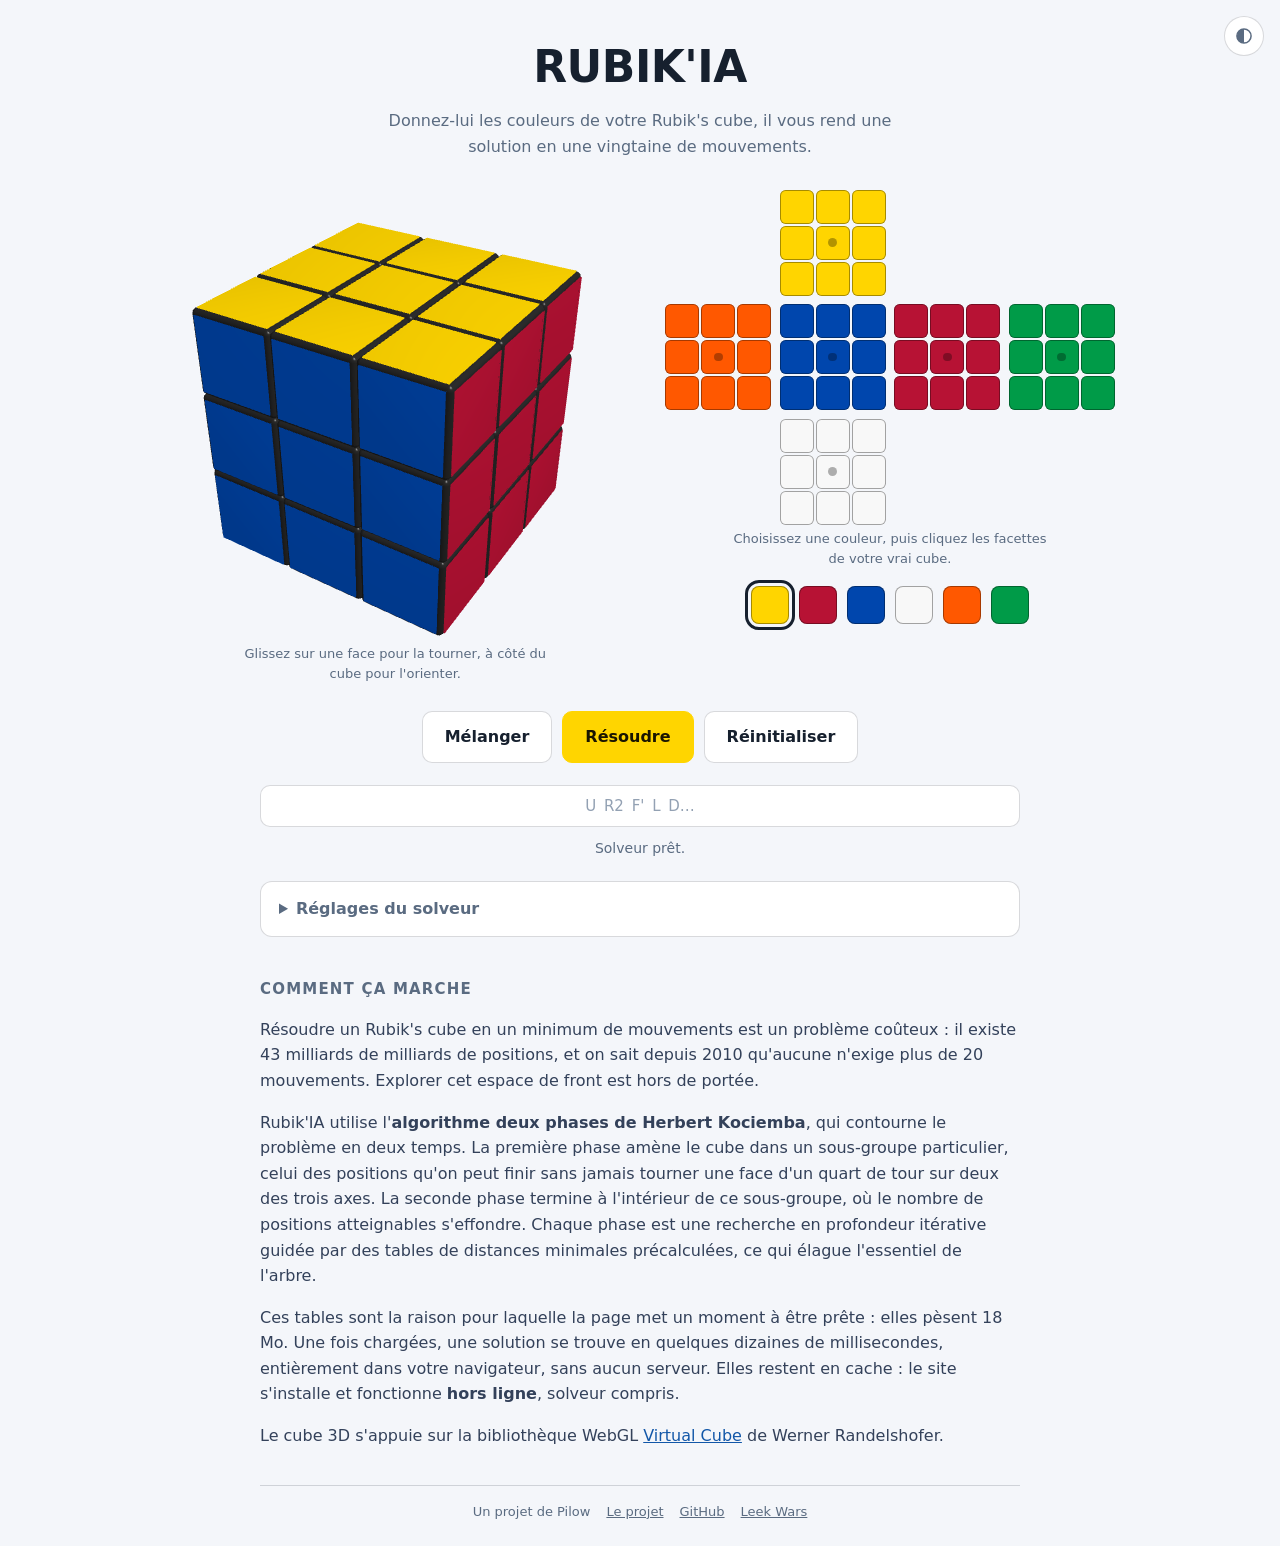
==== index.html @ 263e7f61 "Débloque les navigateurs qui ont épinglé l'ancien CSS et l'ancien JS Le premier déploiement a servi " ====
<!DOCTYPE html>
<html lang="fr">
<head>
	<title>Rubik'IA, résolveur de Rubik's cube en ligne</title>
	<meta charset="utf-8">
	<meta name="viewport" content="width=device-width, initial-scale=1, viewport-fit=cover">
	<meta name="description" content="Entrez les couleurs de votre Rubik's cube, obtenez une solution en une vingtaine de mouvements. Algorithme deux phases de Kociemba, exécuté dans votre navigateur. Gratuit, sans installation.">
	<meta name="theme-color" media="(prefers-color-scheme: light)" content="#f4f6fa">
	<meta name="theme-color" media="(prefers-color-scheme: dark)" content="#11161d">
	<link rel="canonical" href="https://rubikia.pilow.fr/">
	<link rel="icon" href="favicon.svg" type="image/svg+xml">
	<link rel="apple-touch-icon" href="icon-192.png">
	<link rel="manifest" href="manifest.webmanifest">

	<!-- Le thème choisi est appliqué avant le premier rendu : posé depuis index.js,
	     qui est différé, la page clignoterait dans l'autre thème au chargement. -->
	<script type="text/javascript">
		(function() {
			try {
				var choix = localStorage.getItem('rubikia.theme')
				if (choix === 'light' || choix === 'dark') document.documentElement.setAttribute('data-theme', choix)
			} catch (e) { /* navigation privée : on reste sur le thème du système */ }
		})()
	</script>

	<meta property="og:type" content="website">
	<meta property="og:site_name" content="Rubik'IA">
	<meta property="og:title" content="Rubik'IA, résolveur de Rubik's cube en ligne">
	<meta property="og:description" content="Entrez les couleurs de votre Rubik's cube, obtenez une solution en une vingtaine de mouvements. Algorithme deux phases de Kociemba, exécuté dans votre navigateur.">
	<meta property="og:url" content="https://rubikia.pilow.fr/">
	<meta name="twitter:card" content="summary">
	<meta name="twitter:title" content="Rubik'IA, résolveur de Rubik's cube en ligne">
	<meta name="twitter:description" content="Entrez les couleurs de votre Rubik's cube, obtenez une solution en une vingtaine de mouvements.">

	<!-- ATTENTION : le « ?v= » n'est pas décoratif. Le premier déploiement a servi ces
	     deux fichiers avec un Cache-Control d'un an alors que leur nom ne porte aucune
	     empreinte de contenu : les navigateurs qui sont passés à ce moment-là les ont
	     épinglés et ne les redemandent plus, quels que soient les en-têtes envoyés
	     depuis. Changer l'adresse est le seul moyen de les débloquer. À bumper à chaque
	     modification de style.css ou index.js. -->
	<link href="style.css?v=20260730" rel="stylesheet" type="text/css">

	<script src="jquery/jquery-2.1.1.min.js" type="text/javascript"></script>
	<!-- includeVirtualRubik écrit les balises de la bibliothèque 3D avec
	     document.write : elle doit rester exécutée pendant l'analyse du document. -->
	<script src="lib3dcube/virtualrubik.js" type="text/javascript"></script>
	<script type="text/javascript">includeVirtualRubik("lib3dcube");</script>
	<!-- Le solveur (search.js et ses 18 Mo de tables) n'est PAS chargé ici : index.js
	     va le chercher en arrière-plan pour que le cube s'affiche tout de suite. -->
	<script src="index.js?v=20260730" type="text/javascript" defer></script>
</head>

<body>

<header>
	<!-- L'icône et le libellé sont posés par index.js selon le thème courant. -->
	<button id="theme" type="button" title="Thème"></button>
	<h1>Rubik'IA</h1>
	<p class="tagline">Donnez-lui les couleurs de votre Rubik's cube, il vous rend une solution en une vingtaine de mouvements.</p>
</header>

<main>
	<section class="stage">

		<div class="cube">
			<canvas id="canvas" class="virtualrubik" width="500" height="500"></canvas>
			<p class="hint">Glissez sur une face pour la tourner, à côté du cube pour l'orienter.</p>
		</div>

		<div class="net">
			<div id="faces">
				<div class="face" data-face="U"></div>
				<div class="face" data-face="L"></div>
				<div class="face" data-face="F"></div>
				<div class="face" data-face="R"></div>
				<div class="face" data-face="B"></div>
				<div class="face" data-face="D"></div>
			</div>
			<p class="hint">Choisissez une couleur, puis cliquez les facettes de votre vrai cube.</p>
			<div id="colors">
				<span class="color selected" data-face="U"></span><span class="color" data-face="R"></span><span class="color" data-face="F"></span><span class="color" data-face="D"></span><span class="color" data-face="L"></span><span class="color" data-face="B"></span>
			</div>
		</div>

	</section>

	<section class="controls">
		<button id="scramble" type="button">Mélanger</button>
		<button id="solve" type="button" class="primary" disabled>Résoudre</button>
		<button id="reset" type="button">Réinitialiser</button>
	</section>

	<section class="output">
		<!-- Champ modifiable : on peut y taper sa propre séquence et la dérouler, comme
		     dans la version de 2016. La notation est la notation officielle du cube. -->
		<input id="script" type="text" spellcheck="false" autocomplete="off"
			placeholder="U R2 F' L D…" aria-label="Séquence de mouvements">

		<!-- Lecture pas à pas : avec un vrai cube dans les mains, on avance coup par
		     coup. Les pastilles sont cliquables pour se replacer dans la séquence. -->
		<div id="playback" hidden>
			<div class="playback-buttons">
				<button id="prev" type="button" aria-label="Mouvement précédent">◀</button>
				<span id="progress">0 / 0</span>
				<button id="next" type="button" aria-label="Mouvement suivant">▶</button>
				<button id="run" type="button">Tout dérouler</button>
			</div>
			<div id="track"></div>
			<p class="legend">Chaque lettre est une face vue de l'extérieur : <b>U</b> haut,
			<b>D</b> bas, <b>L</b> gauche, <b>R</b> droite, <b>F</b> avant, <b>B</b> arrière.
			Seule, elle vaut un quart de tour horaire ; suivie de <b>'</b> un quart de tour
			dans l'autre sens ; suivie de <b>2</b> un demi-tour.</p>
		</div>

		<div id="status">Chargement du solveur…</div>
	</section>

	<details id="settings">
		<summary>Réglages du solveur</summary>
		<div class="option">
			<label for="max-moves">Longueur maximale de la solution</label>
			<input id="max-moves" type="number" value="21" min="20" max="30">
		</div>
		<div class="option">
			<label for="time">Temps de recherche maximal (ms)</label>
			<input id="time" type="number" value="5000" min="100" max="60000" step="100">
		</div>
		<p>Une solution de 21 mouvements existe toujours et se trouve en quelques
		millisecondes. Descendre à 20 demande souvent bien plus de recherche.</p>
	</details>

	<section class="about">
		<h2>Comment ça marche</h2>
		<p>Résoudre un Rubik's cube en un minimum de mouvements est un problème coûteux :
		il existe 43 milliards de milliards de positions, et on sait depuis 2010 qu'aucune
		n'exige plus de 20 mouvements. Explorer cet espace de front est hors de portée.</p>
		<p>Rubik'IA utilise l'<strong>algorithme deux phases de Herbert Kociemba</strong>,
		qui contourne le problème en deux temps. La première phase amène le cube dans un
		sous-groupe particulier, celui des positions qu'on peut finir sans jamais tourner
		une face d'un quart de tour sur deux des trois axes. La seconde phase termine à
		l'intérieur de ce sous-groupe, où le nombre de positions atteignables s'effondre.
		Chaque phase est une recherche en profondeur itérative guidée par des tables de
		distances minimales précalculées, ce qui élague l'essentiel de l'arbre.</p>
		<p>Ces tables sont la raison pour laquelle la page met un moment à être prête :
		elles pèsent 18 Mo. Une fois chargées, une solution se trouve en quelques
		dizaines de millisecondes, entièrement dans votre navigateur, sans aucun serveur.
		Elles restent en cache : le site s'installe et fonctionne <strong>hors ligne</strong>,
		solveur compris.</p>
		<p>Le cube 3D s'appuie sur la bibliothèque WebGL
		<a href="https://www.randelshofer.ch/webcubed/" target="_blank" rel="noopener">Virtual Cube</a>
		de Werner Randelshofer.</p>
	</section>
</main>

<footer class="foot">
	<span>Un projet de Pilow</span>
	<a href="https://pilow.fr/project/rubikia">Le projet</a>
	<a href="https://github.com/5pilow" target="_blank" rel="noopener">GitHub</a>
	<a href="https://leekwars.com" target="_blank" rel="noopener">Leek Wars</a>
</footer>

</body>
</html>
---- style.css ----
/* Rubik'IA — habillage. Le fond du canvas WebGL est transparent (backgroundColor
   [0,0,0,0] dans cubeattributes.js), le cube se pose donc directement sur la page. */

/* Thème clair par défaut, sombre si le système le demande, et un choix manuel qui
   prime dans les deux sens via data-theme sur <html>. Le bloc sombre est écrit deux
   fois exprès : CSS ne sait pas réutiliser un groupe de déclarations, et une seule
   des deux formes ne suffirait pas (la requête média ne couvre pas le choix manuel,
   et l'attribut seul ne couvre pas le suivi automatique du système). */
:root {
	--accent: #ffd500;
	--accent-hover: #ffe14d;
	--on-accent: #1a1500;
	--bg: #f4f6fa;
	--panel: #ffffff;
	--border: rgba(16, 24, 40, .16);
	--text: #16202e;
	--muted: #5a6b81;
	--prose: #33415a;
	--placeholder: #93a1b3;
	--error: #b42318;
	--link: #1257a8;
	--hover: #eef2f8;
	color-scheme: light;

	/* Taille d'une facette du patron : c'est elle qui fait tenir le patron sur un
	   téléphone comme sur un écran large. */
	--tile: clamp(15px, 5.6vw, 34px);
}

@media (prefers-color-scheme: dark) {
	:root:not([data-theme="light"]) {
		--bg: #11161d;
		--panel: #171e27;
		--border: rgba(255, 255, 255, .12);
		--text: #e8edf4;
		--muted: #8fa3bb;
		--prose: #cfd8e4;
		--placeholder: #5d6d80;
		--error: #ff8b7d;
		--link: #7ab8ff;
		--hover: #202a36;
		color-scheme: dark;
	}
}

:root[data-theme="dark"] {
	--bg: #11161d;
	--panel: #171e27;
	--border: rgba(255, 255, 255, .12);
	--text: #e8edf4;
	--muted: #8fa3bb;
	--prose: #cfd8e4;
	--placeholder: #5d6d80;
	--error: #ff8b7d;
	--link: #7ab8ff;
	--hover: #202a36;
	color-scheme: dark;
}

* { box-sizing: border-box; }

body {
	font-family: system-ui, -apple-system, Segoe UI, Roboto, sans-serif;
	background: var(--bg);
	color: var(--text);
	margin: 0;
	padding: 0 16px max(24px, env(safe-area-inset-bottom));
	line-height: 1.6;
}

header {
	position: relative;
	text-align: center;
	padding: 32px 0 8px;
}

/* Bascule de thème : posée dans le coin, elle ne doit pas décaler le titre centré. */
#theme {
	position: absolute;
	top: 16px;
	right: 0;
	width: 40px;
	height: 40px;
	padding: 0;
	display: flex;
	align-items: center;
	justify-content: center;
	border-radius: 50%;
	color: var(--muted);
}
#theme:hover { color: var(--text); }
#theme svg { width: 20px; height: 20px; }

h1 {
	margin: 0;
	font-size: clamp(30px, 8vw, 44px);
	letter-spacing: -0.5px;
	text-transform: uppercase;
}
.tagline {
	margin: 6px auto 0;
	max-width: 560px;
	color: var(--muted);
}

main {
	max-width: 1080px;
	margin: 0 auto;
}

/* ---------- Cube 3D et patron ---------- */

.stage {
	display: flex;
	flex-wrap: wrap;
	justify-content: center;
	align-items: flex-start;
	gap: 10px 40px;
	margin-top: 12px;
}

.cube, .net { flex: 0 1 auto; text-align: center; }

/* La bibliothèque lit canvas.clientWidth à chaque image pour son viewport, mais ne
   touche jamais à la taille du tampon de rendu : index.js recopie l'une dans l'autre
   au redimensionnement, sinon le rendu se retrouve décalé. */
#canvas {
	display: block;
	width: min(460px, 88vw);
	aspect-ratio: 1;
	height: auto;
	touch-action: none;
	cursor: grab;
}
#canvas:active { cursor: grabbing; }

.hint {
	margin: 4px auto 0;
	max-width: 320px;
	font-size: 13px;
	color: var(--muted);
}

#faces {
	display: grid;
	grid-template-columns: repeat(4, auto);
	gap: calc(var(--tile) / 4);
	justify-content: center;
	margin-top: 10px;
}
/* Patron en croix : U au-dessus de F, la ceinture L F R B, D en dessous. */
.face[data-face="U"] { grid-area: 1 / 2; }
.face[data-face="L"] { grid-area: 2 / 1; }
.face[data-face="F"] { grid-area: 2 / 2; }
.face[data-face="R"] { grid-area: 2 / 3; }
.face[data-face="B"] { grid-area: 2 / 4; }
.face[data-face="D"] { grid-area: 3 / 2; }

.face {
	display: grid;
	grid-template-columns: repeat(3, var(--tile));
	gap: 2px;
}
.tile {
	width: var(--tile);
	height: var(--tile);
	border-radius: calc(var(--tile) / 6);
	cursor: pointer;
	box-shadow: inset 0 0 0 1px rgba(0, 0, 0, .35);
}
/* La facette centrale définit la couleur de sa face : la repeindre n'aurait pas de
   sens, on la marque comme non cliquable. */
.tile.center { cursor: default; }
.tile.center::after {
	content: '';
	display: block;
	width: 26%;
	height: 26%;
	margin: 37%;
	border-radius: 50%;
	background: rgba(0, 0, 0, .3);
}

#colors {
	margin-top: 16px;
	display: flex;
	justify-content: center;
	gap: 10px;
}
#colors .color {
	width: 38px;
	height: 38px;
	border-radius: 8px;
	cursor: pointer;
	box-shadow: inset 0 0 0 1px rgba(0, 0, 0, .35);
	outline: 3px solid transparent;
	outline-offset: 3px;
}
#colors .color.selected { outline-color: var(--text); }

/* ---------- Commandes ---------- */

.controls {
	display: flex;
	flex-wrap: wrap;
	justify-content: center;
	gap: 10px;
	margin-top: 26px;
}
button {
	font: inherit;
	font-weight: bold;
	padding: 12px 22px;
	border-radius: 10px;
	border: 1px solid var(--border);
	background: var(--panel);
	color: var(--text);
	cursor: pointer;
}
button:hover:not(:disabled) { background: var(--hover); }
button:active:not(:disabled) { transform: translateY(1px); }
button:disabled { opacity: .45; cursor: default; }
button.primary {
	background: var(--accent);
	border-color: var(--accent);
	color: var(--on-accent);
}
button.primary:hover:not(:disabled) { background: var(--accent-hover); }

.output {
	margin: 22px auto 0;
	max-width: 760px;
	text-align: center;
}
/* La séquence est un champ de saisie et non un simple affichage : on peut y écrire la
   sienne et la dérouler. Depuis que les pastilles de lecture reprennent la séquence
   juste en dessous, il est volontairement discret : il sert à taper et à copier, la
   piste sert à suivre. */
#script {
	width: 100%;
	font: inherit;
	font-size: 15px;
	letter-spacing: .5px;
	word-spacing: 3px;
	text-align: center;
	padding: 8px 12px;
	border: 1px solid var(--border);
	border-radius: 10px;
	background: var(--panel);
	color: var(--muted);
}
#script:focus { color: var(--text); }
#script:focus { outline: 2px solid var(--accent); outline-offset: 2px; }
#script::placeholder { font-weight: normal; letter-spacing: 0; color: var(--placeholder); }
/* ---------- Lecture pas à pas ---------- */

#playback { margin-top: 12px; }

.playback-buttons {
	display: flex;
	align-items: center;
	justify-content: center;
	gap: 8px;
}
#prev, #next {
	width: 46px;
	padding: 10px 0;
	font-size: 15px;
}
#progress {
	min-width: 72px;
	font-variant-numeric: tabular-nums;
	font-size: 14px;
	color: var(--muted);
}

#track {
	display: flex;
	flex-wrap: wrap;
	justify-content: center;
	gap: 6px;
	margin-top: 12px;
}
#track .move {
	min-width: 42px;
	padding: 6px 8px;
	border: 1px solid var(--border);
	border-radius: 8px;
	background: var(--panel);
	font-weight: bold;
	font-variant-numeric: tabular-nums;
	cursor: pointer;
}
#track .move:hover { background: var(--hover); }
/* Les mouvements déjà faits s'effacent, celui à jouer est mis en avant : avec un cube
   dans les mains, c'est la seule information qu'on cherche du regard. */
#track .move.done { opacity: .4; }
#track .move.current {
	background: var(--accent);
	border-color: var(--accent);
	color: var(--on-accent);
}
#track .separator {
	align-self: center;
	padding: 0 2px;
	color: var(--muted);
	cursor: help;
}

.legend {
	max-width: 620px;
	margin: 12px auto 0;
	font-size: 13px;
	line-height: 1.5;
	color: var(--muted);
}
.legend b { color: var(--text); }

#status {
	margin-top: 10px;
	font-size: 14px;
	color: var(--muted);
	min-height: 22px;
}
#status.error { color: var(--error); }

#settings {
	max-width: 760px;
	margin: 22px auto 0;
	padding: 0 18px;
	background: var(--panel);
	border: 1px solid var(--border);
	border-radius: 12px;
}
#settings summary {
	padding: 14px 0;
	cursor: pointer;
	font-weight: bold;
	color: var(--muted);
}
#settings[open] summary { border-bottom: 1px solid var(--border); }
#settings .option {
	display: flex;
	flex-wrap: wrap;
	align-items: center;
	justify-content: space-between;
	gap: 10px;
	margin: 14px 0;
}
#settings input {
	font: inherit;
	width: 110px;
	padding: 8px 10px;
	text-align: center;
	border-radius: 8px;
	border: 1px solid var(--border);
	background: var(--bg);
	color: var(--text);
}
#settings p { font-size: 14px; color: var(--muted); }

/* ---------- Explications et pied de page ---------- */

.about {
	max-width: 760px;
	margin: 40px auto 0;
	color: var(--prose);
}
.about h2 {
	font-size: 15px;
	text-transform: uppercase;
	letter-spacing: 1.2px;
	color: var(--muted);
}
.about a, .foot a { color: var(--link); }

.foot {
	max-width: 760px;
	margin: 36px auto 0;
	padding-top: 16px;
	border-top: 1px solid var(--border);
	display: flex;
	flex-wrap: wrap;
	gap: 6px 16px;
	justify-content: center;
	font-size: 13px;
	color: var(--muted);
}
.foot a { color: var(--muted); }

/* Sur un écran étroit le cube 3D et le patron s'empilent : on resserre les marges
   pour que les boutons restent visibles sans défiler jusqu'en bas. */
@media (max-width: 560px) {
	header { padding-top: 20px; }
	.stage { gap: 4px; }
	/* En ligne souple, les boutons se répartissaient de travers ; une grille de deux
	   colonnes donne un bloc franc, le dernier prenant la largeur restante. */
	.controls {
		display: grid;
		grid-template-columns: 1fr 1fr;
		margin-top: 18px;
	}
	.controls button:last-child { grid-column: 1 / -1; }
	button { padding: 12px 10px; }
	/* La piste doit rester lisible : on resserre les pastilles plutôt que de les
	   laisser déborder sur quatre lignes. */
	#track { gap: 5px; }
	#track .move { min-width: 38px; padding: 6px 6px; }
}
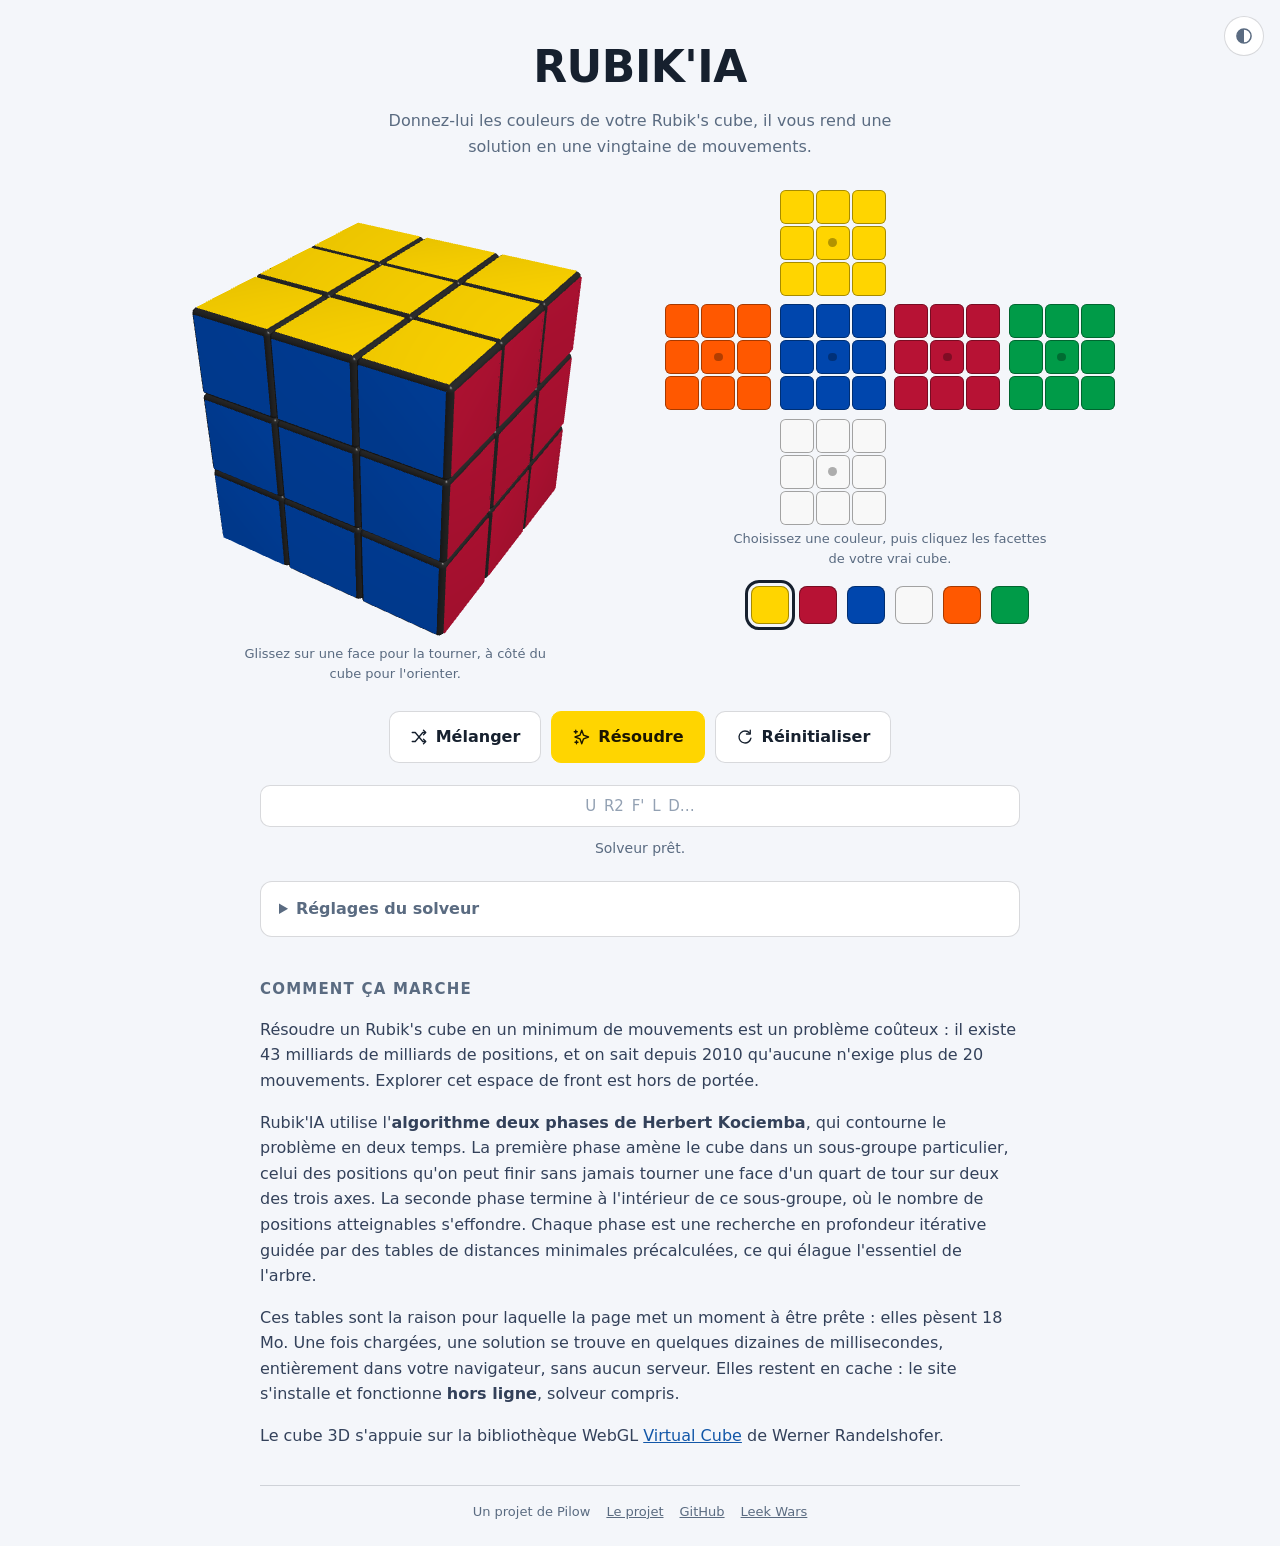
==== commit fe8e5079: "Icônes sur les boutons, pause du déroulement, piste vivante - icônes en clair dans le balisage plutô" ====
--- a/index.html
+++ b/index.html
@@ -32,12 +32,13 @@
 	<meta name="twitter:title" content="Rubik'IA, résolveur de Rubik's cube en ligne">
 	<meta name="twitter:description" content="Entrez les couleurs de votre Rubik's cube, obtenez une solution en une vingtaine de mouvements.">
 
-	<!-- ATTENTION : le « ?v= » n'est pas décoratif. Le premier déploiement a servi ces
-	     deux fichiers avec un Cache-Control d'un an alors que leur nom ne porte aucune
-	     empreinte de contenu : les navigateurs qui sont passés à ce moment-là les ont
-	     épinglés et ne les redemandent plus, quels que soient les en-têtes envoyés
-	     depuis. Changer l'adresse est le seul moyen de les débloquer. À bumper à chaque
-	     modification de style.css ou index.js. -->
+	<!-- Le « ?v= » n'est pas décoratif et n'est pas non plus un numéro de version à
+	     entretenir. Le premier déploiement a servi ces deux fichiers avec un
+	     Cache-Control d'un an alors que leur nom ne porte aucune empreinte de contenu :
+	     les navigateurs passés à ce moment-là les ont épinglés et ne les redemandent
+	     plus, quels que soient les en-têtes envoyés depuis. Changer l'adresse une fois
+	     était le seul moyen de les débloquer. Inutile de le bumper ensuite : cette
+	     adresse-ci est servie en no-cache, elle se revalide donc à chaque visite. -->
 	<link href="style.css?v=20260730" rel="stylesheet" type="text/css">
 
 	<script src="jquery/jquery-2.1.1.min.js" type="text/javascript"></script>
@@ -84,10 +85,22 @@
 
 	</section>
 
+	<!-- Icônes en clair dans le balisage plutôt que posées par index.js : elles sont là
+	     dès le premier rendu, sans saut de mise en page ni dépendance au script. Seul le
+	     bouton de lecture change d'icône, c'est donc le seul géré en JavaScript. -->
 	<section class="controls">
-		<button id="scramble" type="button">Mélanger</button>
-		<button id="solve" type="button" class="primary" disabled>Résoudre</button>
-		<button id="reset" type="button">Réinitialiser</button>
+		<button id="scramble" type="button">
+			<svg viewBox="0 0 24 24" fill="none" stroke="currentColor" stroke-width="1.8" stroke-linecap="round" stroke-linejoin="round" aria-hidden="true"><path d="M3 6h4l10 12h3"/><path d="M3 18h4l10-12h3"/><path d="m18 3 3 3-3 3"/><path d="m18 15 3 3-3 3"/></svg>
+			Mélanger
+		</button>
+		<button id="solve" type="button" class="primary" disabled>
+			<svg viewBox="0 0 24 24" fill="none" stroke="currentColor" stroke-width="1.8" stroke-linecap="round" stroke-linejoin="round" aria-hidden="true"><path d="M5 3v4M3 5h4M6 17v4M4 19h4"/><path d="m13 3 2.4 6.6L22 12l-6.6 2.4L13 21l-2.4-6.6L4 12l6.6-2.4z"/></svg>
+			Résoudre
+		</button>
+		<button id="reset" type="button">
+			<svg viewBox="0 0 24 24" fill="none" stroke="currentColor" stroke-width="1.8" stroke-linecap="round" stroke-linejoin="round" aria-hidden="true"><path d="M19.9 13.5A8 8 0 1 1 12 4c2.5 0 4.8 1.1 6.3 2.9"/><path d="M19 3v5h-5"/></svg>
+			Réinitialiser
+		</button>
 	</section>
 
 	<section class="output">
@@ -100,10 +113,15 @@
 		     coup. Les pastilles sont cliquables pour se replacer dans la séquence. -->
 		<div id="playback" hidden>
 			<div class="playback-buttons">
-				<button id="prev" type="button" aria-label="Mouvement précédent">◀</button>
+				<button id="prev" type="button" aria-label="Mouvement précédent" title="Mouvement précédent">
+					<svg viewBox="0 0 24 24" fill="none" stroke="currentColor" stroke-width="2" stroke-linecap="round" stroke-linejoin="round" aria-hidden="true"><path d="m14 6-6 6 6 6"/></svg>
+				</button>
 				<span id="progress">0 / 0</span>
-				<button id="next" type="button" aria-label="Mouvement suivant">▶</button>
-				<button id="run" type="button">Tout dérouler</button>
+				<button id="next" type="button" aria-label="Mouvement suivant" title="Mouvement suivant">
+					<svg viewBox="0 0 24 24" fill="none" stroke="currentColor" stroke-width="2" stroke-linecap="round" stroke-linejoin="round" aria-hidden="true"><path d="m10 6 6 6-6 6"/></svg>
+				</button>
+				<!-- Icône et libellé posés par index.js : ce bouton bascule en Pause. -->
+				<button id="run" type="button"></button>
 			</div>
 			<div id="track"></div>
 			<p class="legend">Chaque lettre est une face vue de l'extérieur : <b>U</b> haut,
--- a/style.css
+++ b/style.css
@@ -208,14 +208,25 @@
 	margin-top: 26px;
 }
 button {
+	display: inline-flex;
+	align-items: center;
+	justify-content: center;
+	gap: 8px;
 	font: inherit;
 	font-weight: bold;
-	padding: 12px 22px;
+	padding: 12px 20px;
 	border-radius: 10px;
 	border: 1px solid var(--border);
 	background: var(--panel);
 	color: var(--text);
 	cursor: pointer;
+}
+/* Les icônes suivent la couleur du texte du bouton, donc le thème, et ne se déforment
+   pas quand le libellé s'allonge. */
+button svg {
+	width: 18px;
+	height: 18px;
+	flex-shrink: 0;
 }
 button:hover:not(:disabled) { background: var(--hover); }
 button:active:not(:disabled) { transform: translateY(1px); }
@@ -265,8 +276,11 @@
 #prev, #next {
 	width: 46px;
 	padding: 10px 0;
-	font-size: 15px;
-}
+}
+#prev svg, #next svg { width: 20px; height: 20px; }
+/* Largeur figée sur celle du libellé le plus long : sans elle, le bouton rétrécit de
+   « Tout dérouler » à « Pause » et les boutons voisins sautent en pleine lecture. */
+#run { min-width: 180px; }
 #progress {
 	min-width: 72px;
 	font-variant-numeric: tabular-nums;
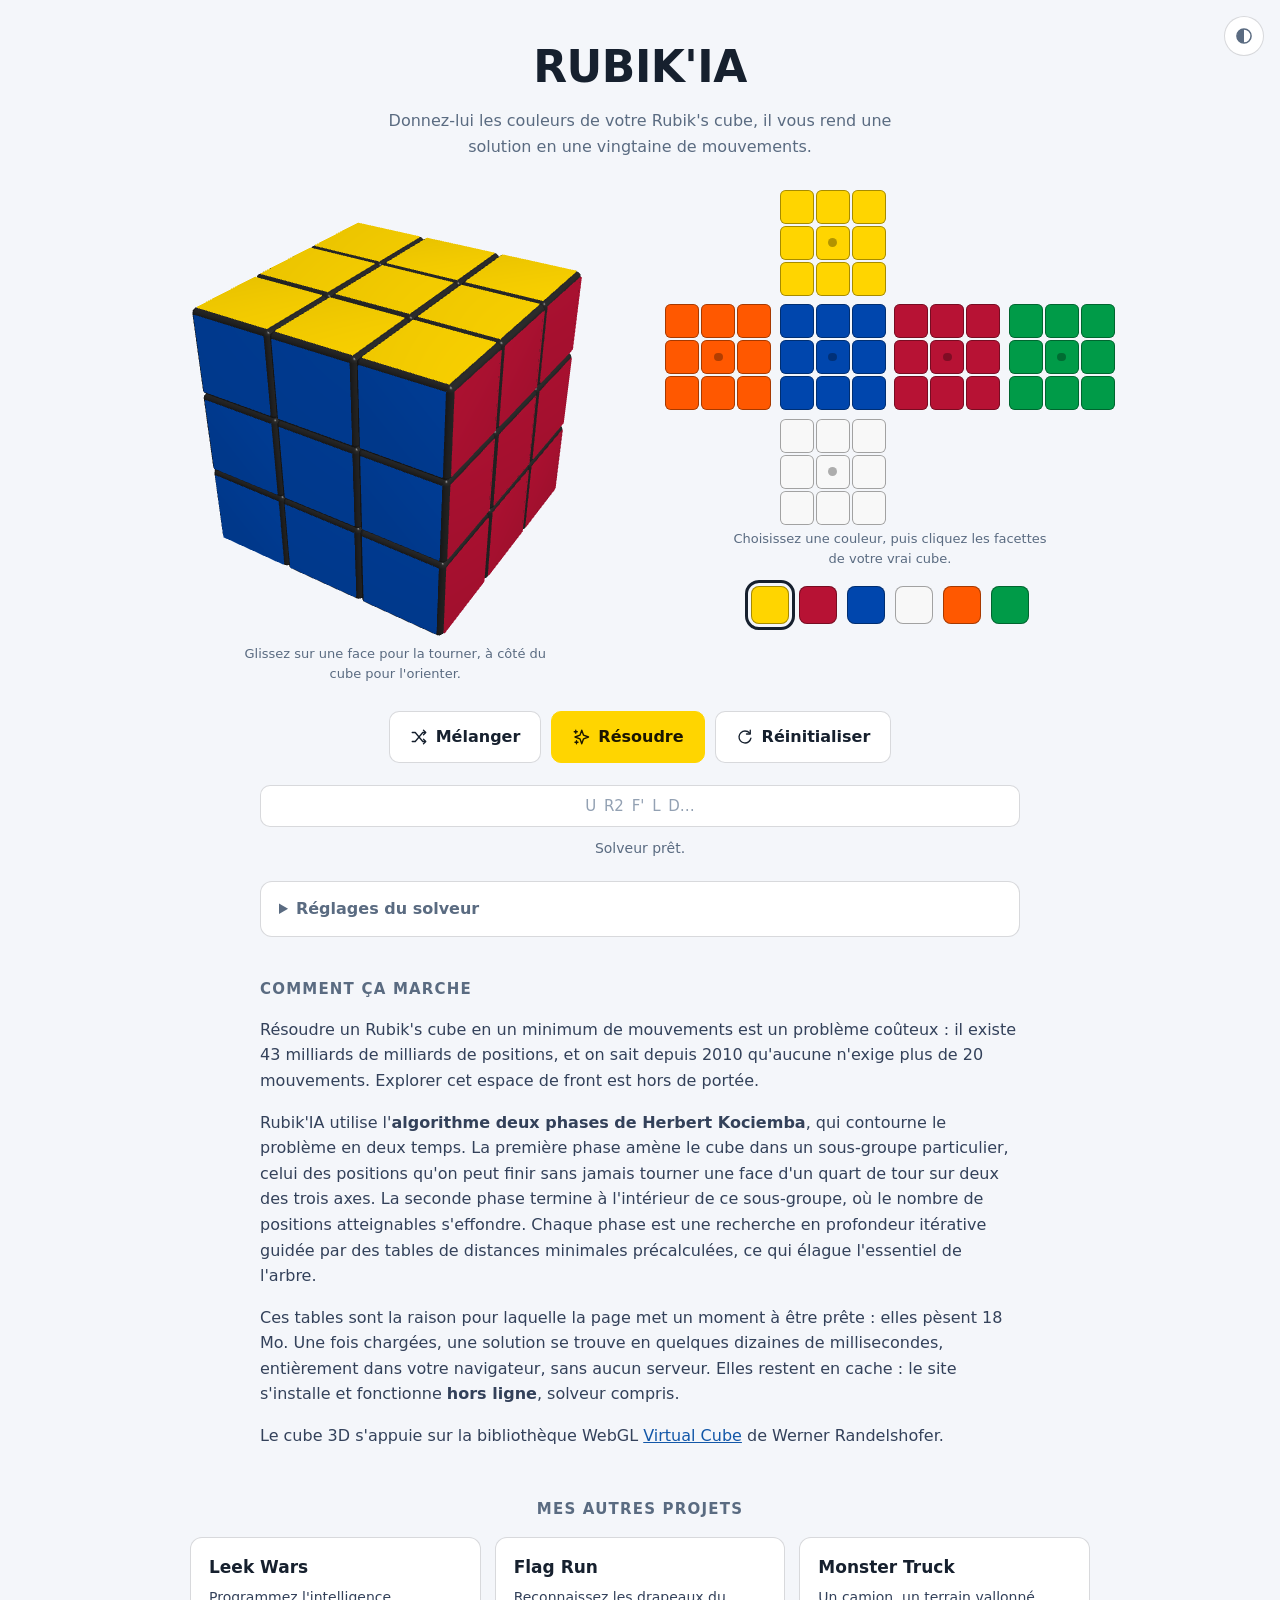
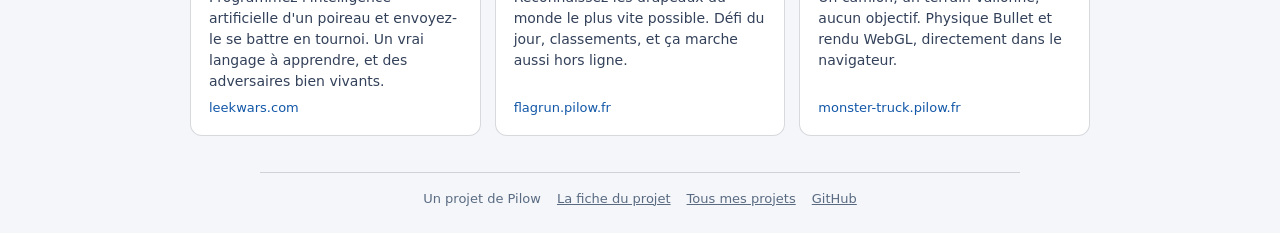
==== commit dee6d869: "Renvoi vers trois autres projets en bas de page Trois cartes vers Leek Wars, Flag Run et Monster Tru" ====
--- a/index.html
+++ b/index.html
@@ -170,11 +170,32 @@
 	</section>
 </main>
 
+<section class="more">
+	<h2>Mes autres projets</h2>
+	<div class="cards">
+		<a class="card" href="https://leekwars.com" target="_blank" rel="noopener">
+			<span class="card-title">Leek Wars</span>
+			<span class="card-text">Programmez l'intelligence artificielle d'un poireau et envoyez-le se battre en tournoi. Un vrai langage à apprendre, et des adversaires bien vivants.</span>
+			<span class="card-link">leekwars.com</span>
+		</a>
+		<a class="card" href="https://flagrun.pilow.fr" target="_blank" rel="noopener">
+			<span class="card-title">Flag Run</span>
+			<span class="card-text">Reconnaissez les drapeaux du monde le plus vite possible. Défi du jour, classements, et ça marche aussi hors ligne.</span>
+			<span class="card-link">flagrun.pilow.fr</span>
+		</a>
+		<a class="card" href="https://monster-truck.pilow.fr" target="_blank" rel="noopener">
+			<span class="card-title">Monster Truck</span>
+			<span class="card-text">Un camion, un terrain vallonné, aucun objectif. Physique Bullet et rendu WebGL, directement dans le navigateur.</span>
+			<span class="card-link">monster-truck.pilow.fr</span>
+		</a>
+	</div>
+</section>
+
 <footer class="foot">
 	<span>Un projet de Pilow</span>
-	<a href="https://pilow.fr/project/rubikia">Le projet</a>
+	<a href="https://pilow.fr/project/rubikia">La fiche du projet</a>
+	<a href="https://pilow.fr" target="_blank" rel="noopener">Tous mes projets</a>
 	<a href="https://github.com/5pilow" target="_blank" rel="noopener">GitHub</a>
-	<a href="https://leekwars.com" target="_blank" rel="noopener">Leek Wars</a>
 </footer>
 
 </body>
--- a/style.css
+++ b/style.css
@@ -388,6 +388,64 @@
 }
 .about a, .foot a { color: var(--link); }
 
+/* ---------- Renvoi vers les autres projets ---------- */
+
+.more {
+	max-width: 900px;
+	margin: 48px auto 0;
+}
+.more h2 {
+	font-size: 15px;
+	text-transform: uppercase;
+	letter-spacing: 1.2px;
+	color: var(--muted);
+	text-align: center;
+}
+.cards {
+	display: grid;
+	grid-template-columns: repeat(3, 1fr);
+	gap: 14px;
+	margin-top: 16px;
+}
+/* Chaque carte est un lien entier, pas seulement son titre : la zone cliquable
+   couvre tout le bloc, ce qui compte surtout au doigt. */
+.card {
+	display: flex;
+	flex-direction: column;
+	gap: 6px;
+	padding: 16px 18px;
+	border: 1px solid var(--border);
+	border-radius: 12px;
+	background: var(--panel);
+	color: inherit;
+	text-decoration: none;
+}
+.card:hover {
+	background: var(--hover);
+	border-color: var(--accent);
+}
+.card-title {
+	font-weight: bold;
+	font-size: 17px;
+	color: var(--text);
+}
+.card-text {
+	font-size: 14px;
+	line-height: 1.5;
+	color: var(--prose);
+	flex-grow: 1;
+}
+.card-link {
+	font-size: 13px;
+	color: var(--link);
+	overflow-wrap: anywhere;
+}
+
+/* Sous 700 px les trois colonnes deviendraient illisibles : on empile. */
+@media (max-width: 700px) {
+	.cards { grid-template-columns: 1fr; }
+}
+
 .foot {
 	max-width: 760px;
 	margin: 36px auto 0;
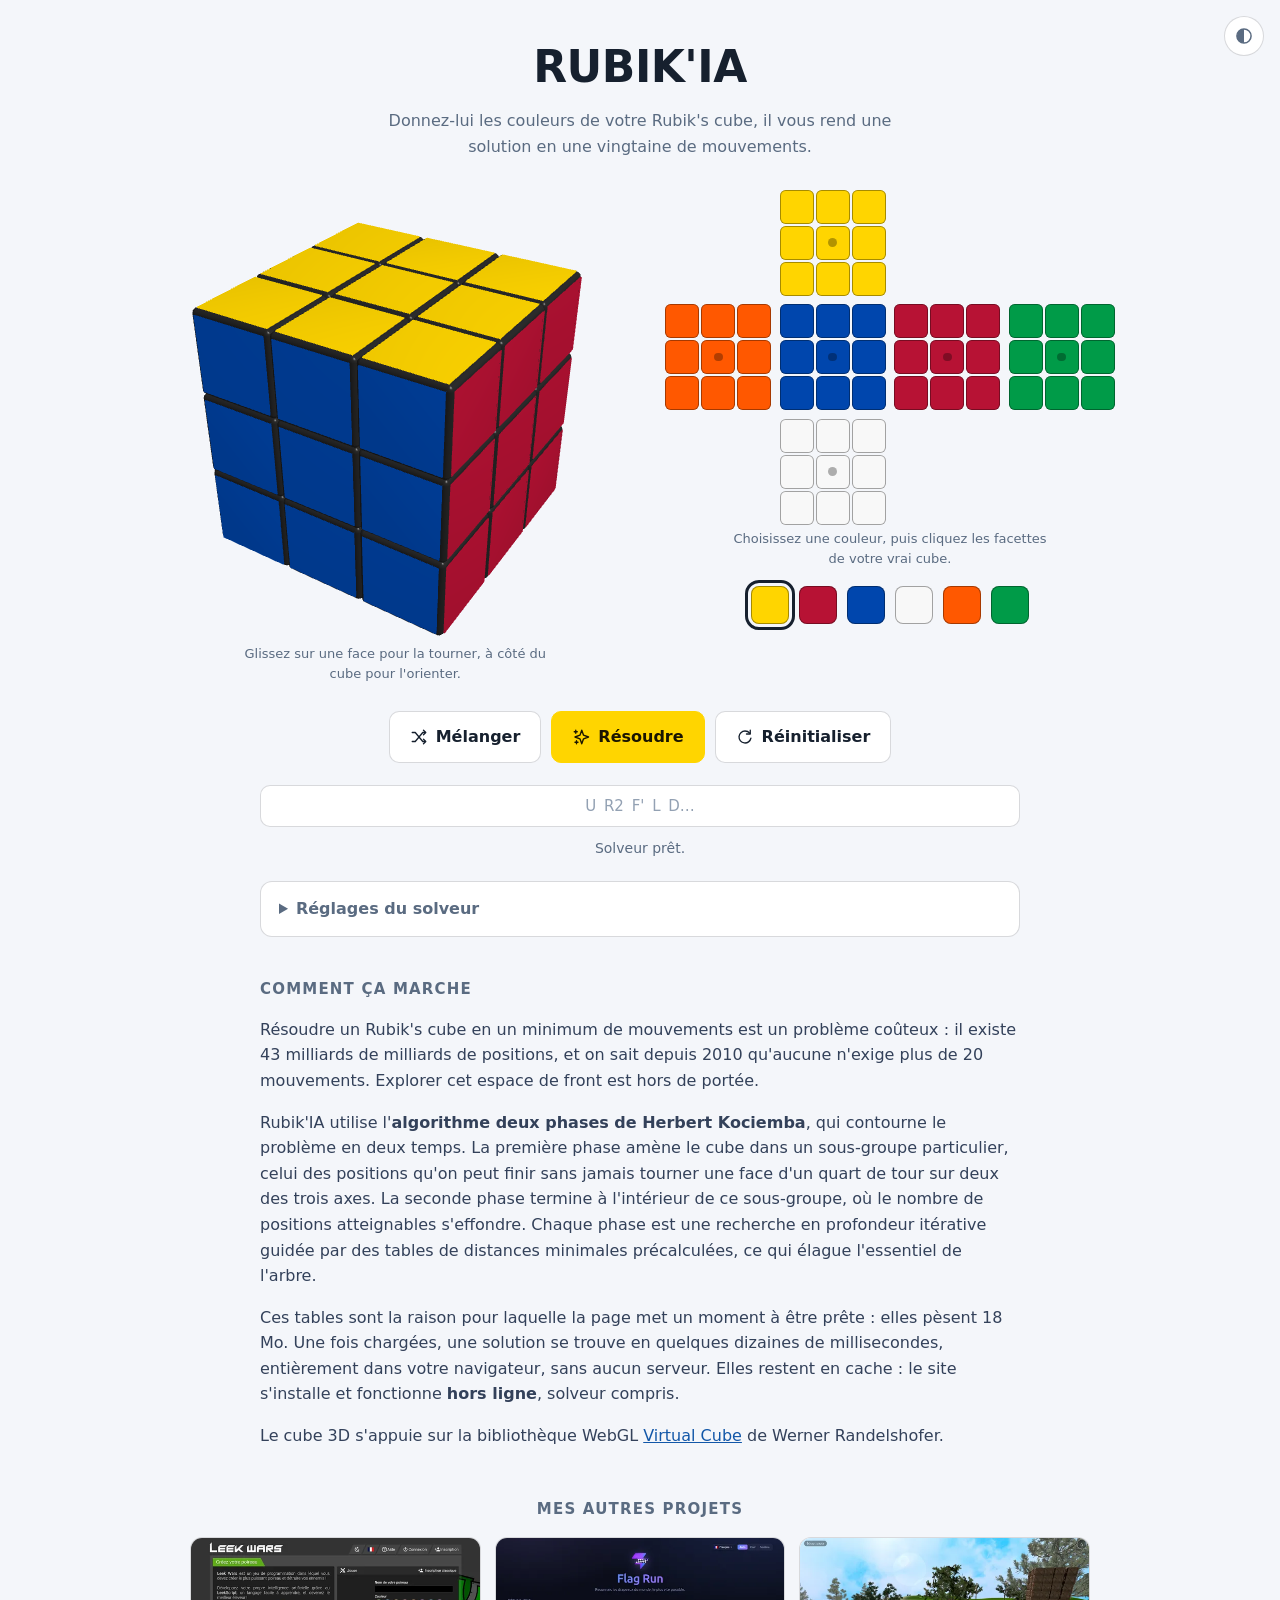
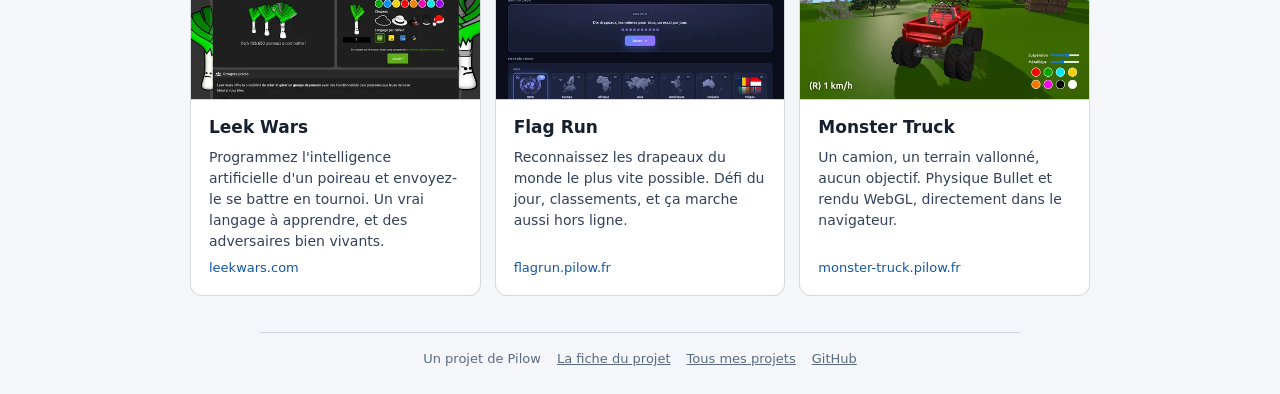
==== commit 895a4f29: "Vignette pour chacun des trois projets Captures faites moi-même sur les trois sites, dans un context" ====
--- a/index.html
+++ b/index.html
@@ -172,21 +172,34 @@
 
 <section class="more">
 	<h2>Mes autres projets</h2>
+	<!-- Vignettes en WebP, 560x315 pour rester nettes sur écran à forte densité, une
+	     vingtaine de kilo-octets chacune. width et height sont déclarés pour que la
+	     place soit réservée avant le chargement, et loading="lazy" parce que ce bloc
+	     est tout en bas de la page. -->
 	<div class="cards">
 		<a class="card" href="https://leekwars.com" target="_blank" rel="noopener">
-			<span class="card-title">Leek Wars</span>
-			<span class="card-text">Programmez l'intelligence artificielle d'un poireau et envoyez-le se battre en tournoi. Un vrai langage à apprendre, et des adversaires bien vivants.</span>
-			<span class="card-link">leekwars.com</span>
+			<img class="card-image" src="card-leek-wars.webp" width="560" height="315" loading="lazy" decoding="async" alt="La page d'accueil de Leek Wars, où l'on crée son poireau">
+			<span class="card-body">
+				<span class="card-title">Leek Wars</span>
+				<span class="card-text">Programmez l'intelligence artificielle d'un poireau et envoyez-le se battre en tournoi. Un vrai langage à apprendre, et des adversaires bien vivants.</span>
+				<span class="card-link">leekwars.com</span>
+			</span>
 		</a>
 		<a class="card" href="https://flagrun.pilow.fr" target="_blank" rel="noopener">
-			<span class="card-title">Flag Run</span>
-			<span class="card-text">Reconnaissez les drapeaux du monde le plus vite possible. Défi du jour, classements, et ça marche aussi hors ligne.</span>
-			<span class="card-link">flagrun.pilow.fr</span>
+			<img class="card-image" src="card-flag-run.webp" width="560" height="315" loading="lazy" decoding="async" alt="L'accueil de Flag Run, avec le défi du jour et les continents">
+			<span class="card-body">
+				<span class="card-title">Flag Run</span>
+				<span class="card-text">Reconnaissez les drapeaux du monde le plus vite possible. Défi du jour, classements, et ça marche aussi hors ligne.</span>
+				<span class="card-link">flagrun.pilow.fr</span>
+			</span>
 		</a>
 		<a class="card" href="https://monster-truck.pilow.fr" target="_blank" rel="noopener">
-			<span class="card-title">Monster Truck</span>
-			<span class="card-text">Un camion, un terrain vallonné, aucun objectif. Physique Bullet et rendu WebGL, directement dans le navigateur.</span>
-			<span class="card-link">monster-truck.pilow.fr</span>
+			<img class="card-image" src="card-monster-truck.webp" width="560" height="315" loading="lazy" decoding="async" alt="Un monster truck rouge sur un terrain vallonné, devant une pile de caisses">
+			<span class="card-body">
+				<span class="card-title">Monster Truck</span>
+				<span class="card-text">Un camion, un terrain vallonné, aucun objectif. Physique Bullet et rendu WebGL, directement dans le navigateur.</span>
+				<span class="card-link">monster-truck.pilow.fr</span>
+			</span>
 		</a>
 	</div>
 </section>
--- a/style.css
+++ b/style.css
@@ -412,8 +412,8 @@
 .card {
 	display: flex;
 	flex-direction: column;
-	gap: 6px;
-	padding: 16px 18px;
+	/* overflow caché : sans lui, les angles de la vignette dépassent du coin arrondi. */
+	overflow: hidden;
 	border: 1px solid var(--border);
 	border-radius: 12px;
 	background: var(--panel);
@@ -423,6 +423,24 @@
 .card:hover {
 	background: var(--hover);
 	border-color: var(--accent);
+}
+.card-image {
+	display: block;
+	width: 100%;
+	height: auto;
+	aspect-ratio: 16 / 9;
+	object-fit: cover;
+	/* Fond posé sous l'image : évite un rectangle blanc le temps du chargement. */
+	background: var(--bg);
+	border-bottom: 1px solid var(--border);
+}
+.card:hover .card-image { opacity: .92; }
+.card-body {
+	display: flex;
+	flex-direction: column;
+	gap: 6px;
+	flex-grow: 1;
+	padding: 14px 18px 16px;
 }
 .card-title {
 	font-weight: bold;
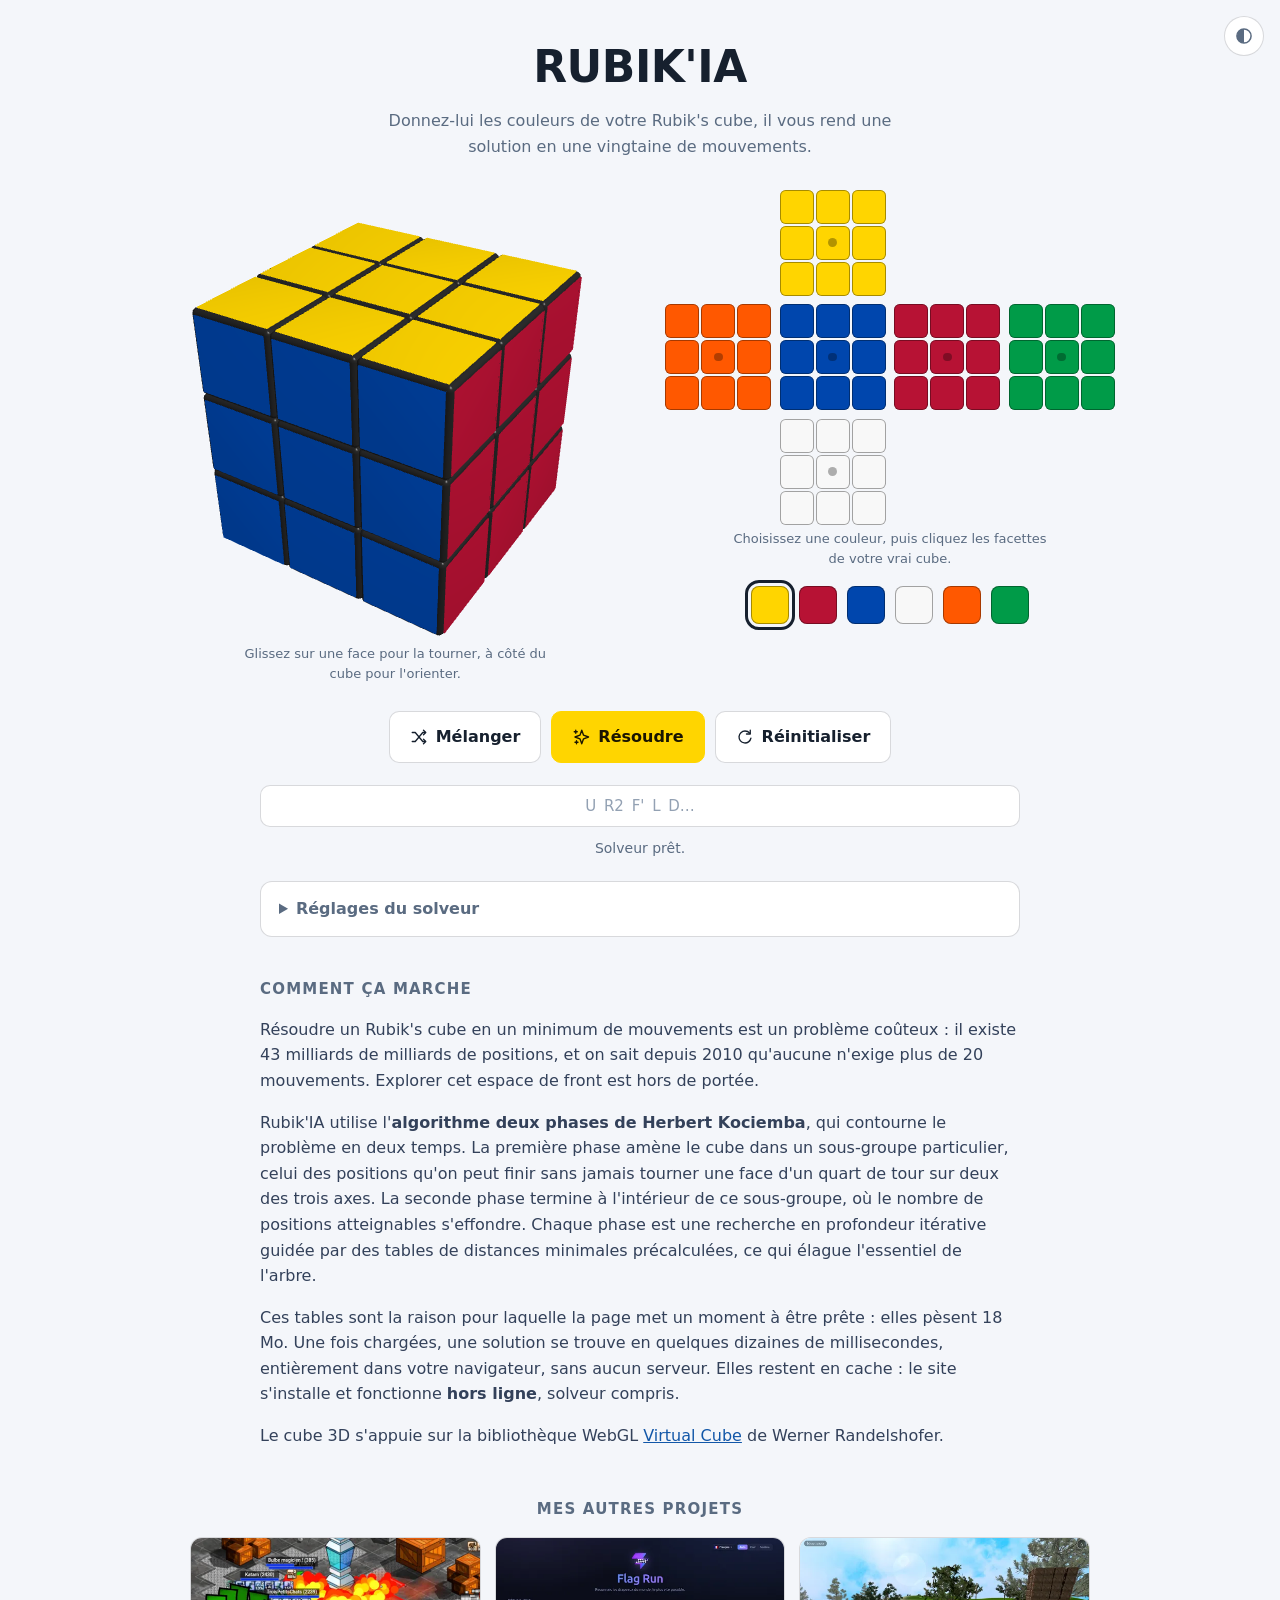
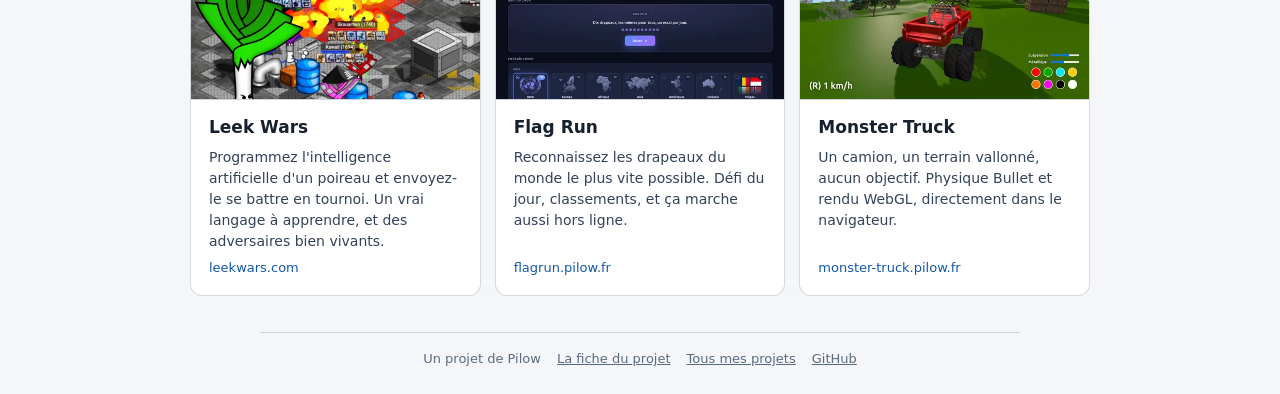
==== commit f5ed4959: "Vignette Leek Wars reprise du portfolio Ma capture de la page d'accueil était terne à côté des deux " ====
--- a/index.html
+++ b/index.html
@@ -178,7 +178,7 @@
 	     est tout en bas de la page. -->
 	<div class="cards">
 		<a class="card" href="https://leekwars.com" target="_blank" rel="noopener">
-			<img class="card-image" src="card-leek-wars.webp" width="560" height="315" loading="lazy" decoding="async" alt="La page d'accueil de Leek Wars, où l'on crée son poireau">
+			<img class="card-image" src="card-leek-wars.webp" width="560" height="315" loading="lazy" decoding="async" alt="Un combat de Leek Wars : un poireau devant une explosion, dans un décor d'usine">
 			<span class="card-body">
 				<span class="card-title">Leek Wars</span>
 				<span class="card-text">Programmez l'intelligence artificielle d'un poireau et envoyez-le se battre en tournoi. Un vrai langage à apprendre, et des adversaires bien vivants.</span>
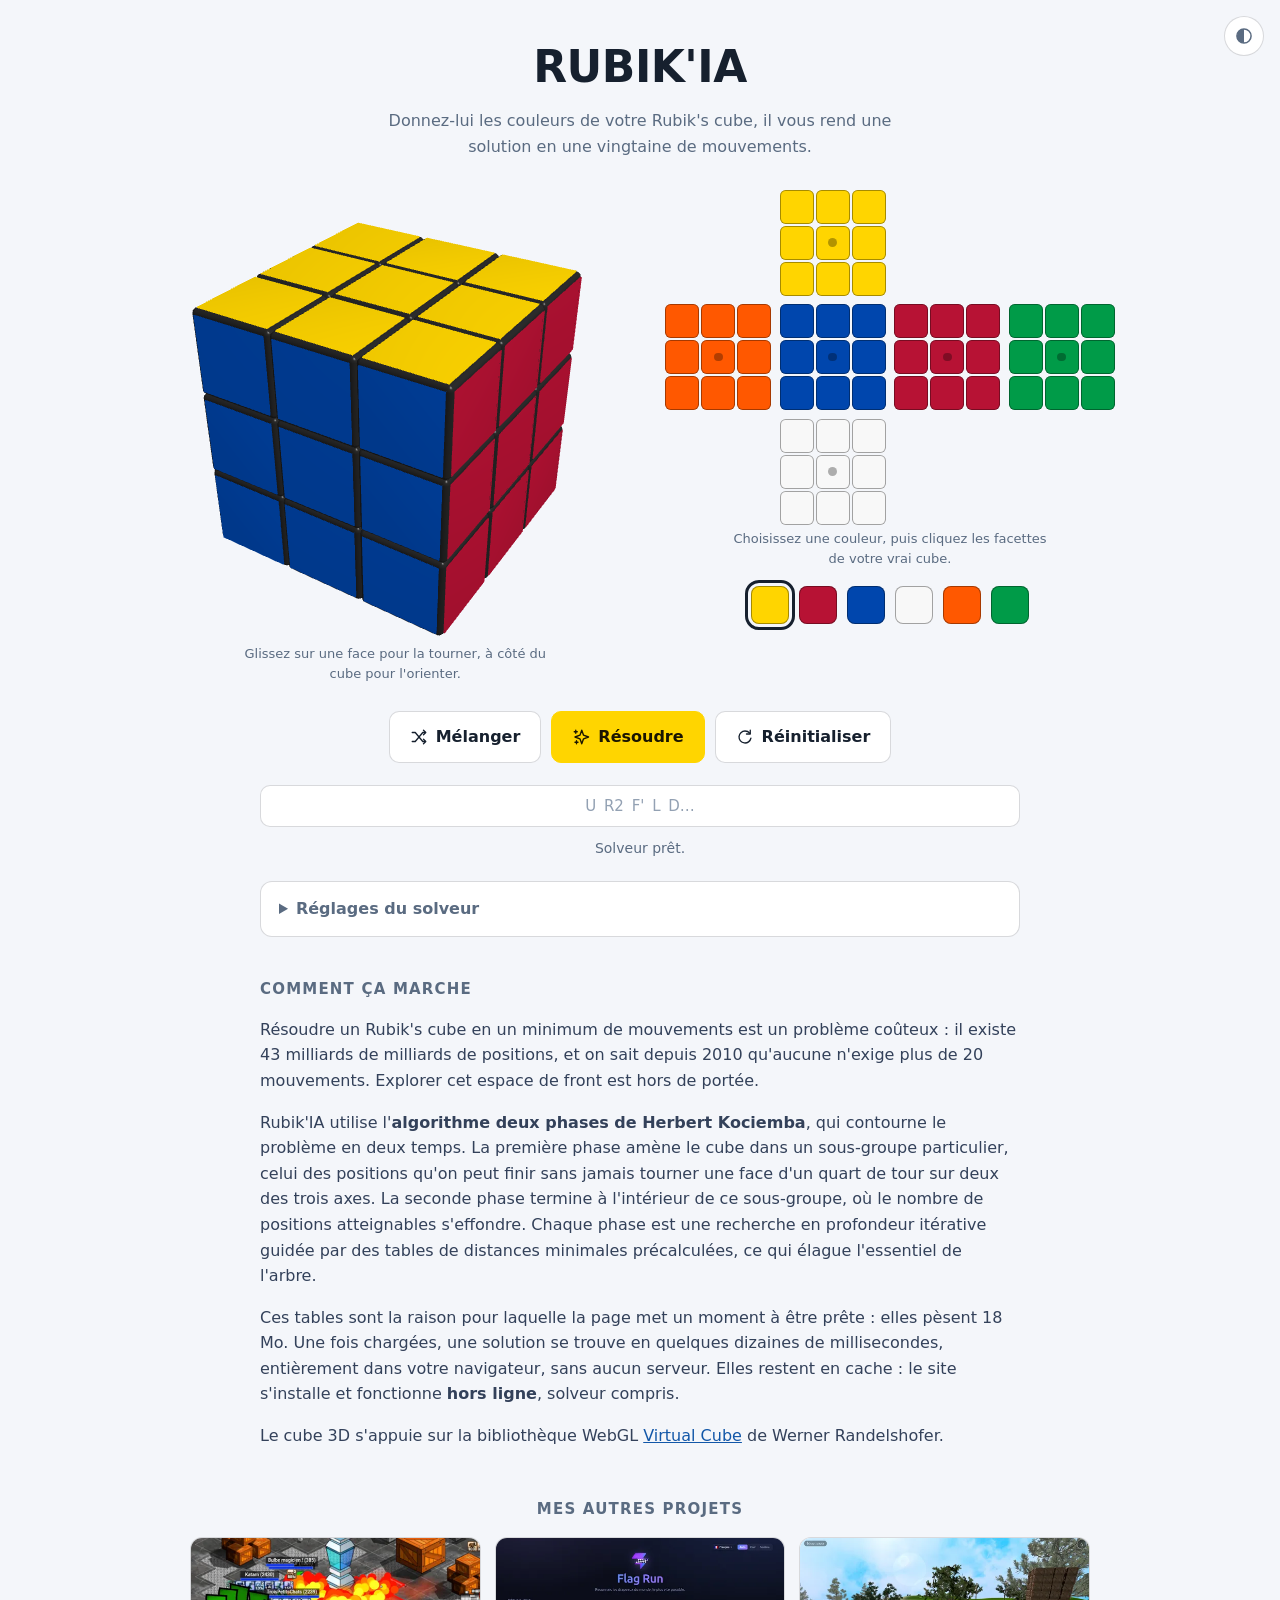
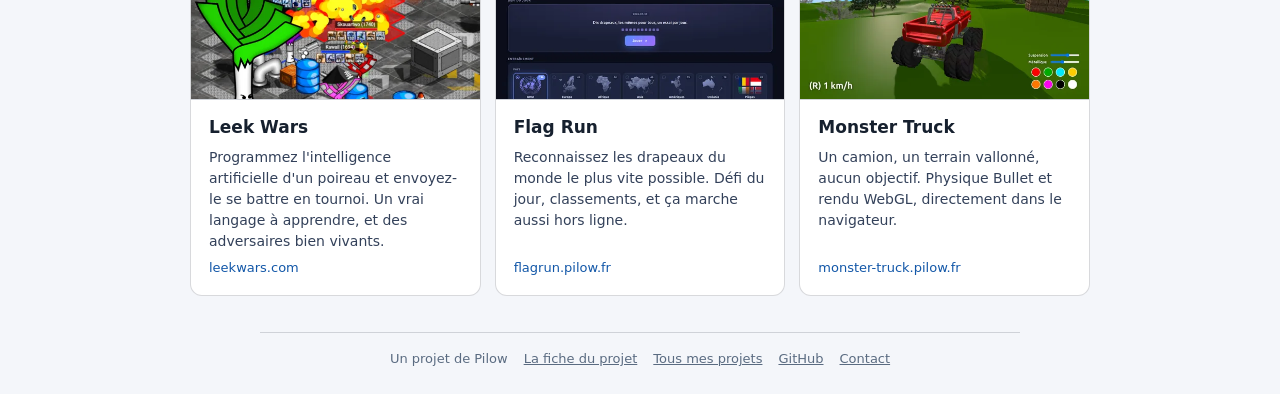
==== commit e296751a: "Mesure d'audience Umami Le script tournait déjà en prod sans être commité.  Co-Authored-By: Claude F" ====
--- a/index.html
+++ b/index.html
@@ -28,7 +28,8 @@
 	<meta property="og:title" content="Rubik'IA, résolveur de Rubik's cube en ligne">
 	<meta property="og:description" content="Entrez les couleurs de votre Rubik's cube, obtenez une solution en une vingtaine de mouvements. Algorithme deux phases de Kociemba, exécuté dans votre navigateur.">
 	<meta property="og:url" content="https://rubikia.pilow.fr/">
-	<meta name="twitter:card" content="summary">
+	<meta property="og:image" content="https://rubikia.pilow.fr/og.jpg">
+	<meta name="twitter:card" content="summary_large_image">
 	<meta name="twitter:title" content="Rubik'IA, résolveur de Rubik's cube en ligne">
 	<meta name="twitter:description" content="Entrez les couleurs de votre Rubik's cube, obtenez une solution en une vingtaine de mouvements.">
 
@@ -49,6 +50,8 @@
 	<!-- Le solveur (search.js et ses 18 Mo de tables) n'est PAS chargé ici : index.js
 	     va le chercher en arrière-plan pour que le cube s'affiche tout de suite. -->
 	<script src="index.js?v=20260730" type="text/javascript" defer></script>
+	<!-- Statistiques d'audience : Umami auto-hébergé, sans cookie. -->
+	<script defer src="https://umami.pilow.fr/script.js" data-website-id="129d8cb6-f255-4f58-8125-07d37a0fae03"></script>
 </head>
 
 <body>
@@ -209,7 +212,105 @@
 	<a href="https://pilow.fr/project/rubikia">La fiche du projet</a>
 	<a href="https://pilow.fr" target="_blank" rel="noopener">Tous mes projets</a>
 	<a href="https://github.com/5pilow" target="_blank" rel="noopener">GitHub</a>
+	<a href="#contact" id="contact-link">Contact</a>
 </footer>
+
+<!-- Contact : en dur dans la page (pas rendu en JS) pour figurer tel quel dans le
+     HTML servi. Poste sur la boîte à messages publique de Jarvis, protégée côté
+     serveur par une limite de débit et le pot de miel ci-dessous. -->
+<dialog id="contact-dialog">
+	<h2>Contact</h2>
+	<p class="contact-hint">Un bug, une idée ? Écris-moi.</p>
+	<form id="contact-form">
+		<label>Message
+			<textarea name="message" rows="5" maxlength="4000" required></textarea>
+		</label>
+		<label>Ton email, si tu veux une réponse
+			<input name="contact" type="email" maxlength="200" autocomplete="email">
+		</label>
+		<!-- Pot de miel : invisible pour un humain, rempli par les robots. -->
+		<input id="contact-website" name="website" type="text" tabindex="-1" autocomplete="off" aria-hidden="true">
+		<p id="contact-status" role="status"></p>
+		<div id="contact-actions">
+			<button type="button" id="contact-close">Fermer</button>
+			<button type="submit" id="contact-send">Envoyer</button>
+		</div>
+	</form>
+</dialog>
+<style>
+	#contact-dialog {
+		background: #161c25; color: #e8ecf2;
+		border: 1px solid #2b3442; border-radius: 12px;
+		padding: 20px 22px; width: min(92vw, 420px);
+	}
+	#contact-dialog::backdrop { background: rgba(0, 0, 0, .55); }
+	#contact-dialog h2 { margin: 0 0 4px; font-size: 18px; }
+	#contact-dialog .contact-hint { margin: 0 0 14px; font-size: 13px; color: #97a3b4; }
+	#contact-form { display: flex; flex-direction: column; gap: 12px; }
+	#contact-form label { display: flex; flex-direction: column; gap: 4px; font-size: 12px; color: #97a3b4; }
+	#contact-form textarea, #contact-form input[type='email'] {
+		font: inherit; font-size: 14px; color: #e8ecf2;
+		background: #11161d; border: 1px solid #2b3442;
+		border-radius: 8px; padding: 8px 10px; resize: vertical;
+	}
+	#contact-form textarea:focus, #contact-form input[type='email']:focus { outline: none; border-color: #4da3ff; }
+	/* Le pot de miel sort du champ de vision, sans display:none trop repérable. */
+	#contact-website { position: absolute; left: -9999px; width: 1px; height: 1px; opacity: 0; }
+	#contact-status { min-height: 16px; margin: 0; font-size: 12px; text-align: center; color: #97a3b4; }
+	#contact-status.ok { color: #2ecc71; }
+	#contact-status.ko { color: #ff6b5e; }
+	#contact-actions { display: flex; gap: 10px; justify-content: flex-end; }
+	#contact-actions button {
+		font: inherit; font-size: 13px; padding: 7px 14px; border-radius: 8px;
+		border: 1px solid #2b3442; background: none; color: #e8ecf2; cursor: pointer;
+	}
+	#contact-actions button[type='submit'] { background: #4da3ff; border-color: transparent; color: #fff; }
+	#contact-actions button:disabled { opacity: .6; cursor: default; }
+</style>
+<script>
+	(function () {
+		var dialog = document.getElementById('contact-dialog')
+		var form = document.getElementById('contact-form')
+		var status = document.getElementById('contact-status')
+		var send = document.getElementById('contact-send')
+		function setStatus(text, kind) {
+			status.textContent = text
+			status.className = kind || ''
+		}
+		document.getElementById('contact-link').addEventListener('click', function (e) {
+			e.preventDefault()
+			setStatus('', '')
+			dialog.showModal()
+		})
+		document.getElementById('contact-close').addEventListener('click', function () {
+			dialog.close()
+		})
+		form.addEventListener('submit', async function (e) {
+			e.preventDefault()
+			send.disabled = true
+			setStatus('Envoi…', '')
+			try {
+				var res = await fetch('https://jarvis.pilow.fr/api/inbox/rubikia', {
+					method: 'POST',
+					headers: { 'Content-Type': 'application/json' },
+					body: JSON.stringify({
+						message: form.message.value.trim(),
+						contact: form.contact.value.trim(),
+						subject: "Rubik'IA",
+						website: form.website.value,
+					}),
+				})
+				if (!res.ok) throw new Error(String(res.status))
+				setStatus('Message envoyé, merci !', 'ok')
+				form.reset()
+			} catch (err) {
+				setStatus("Échec de l'envoi, réessaie plus tard.", 'ko')
+			} finally {
+				send.disabled = false
+			}
+		})
+	})()
+</script>
 
 </body>
 </html>
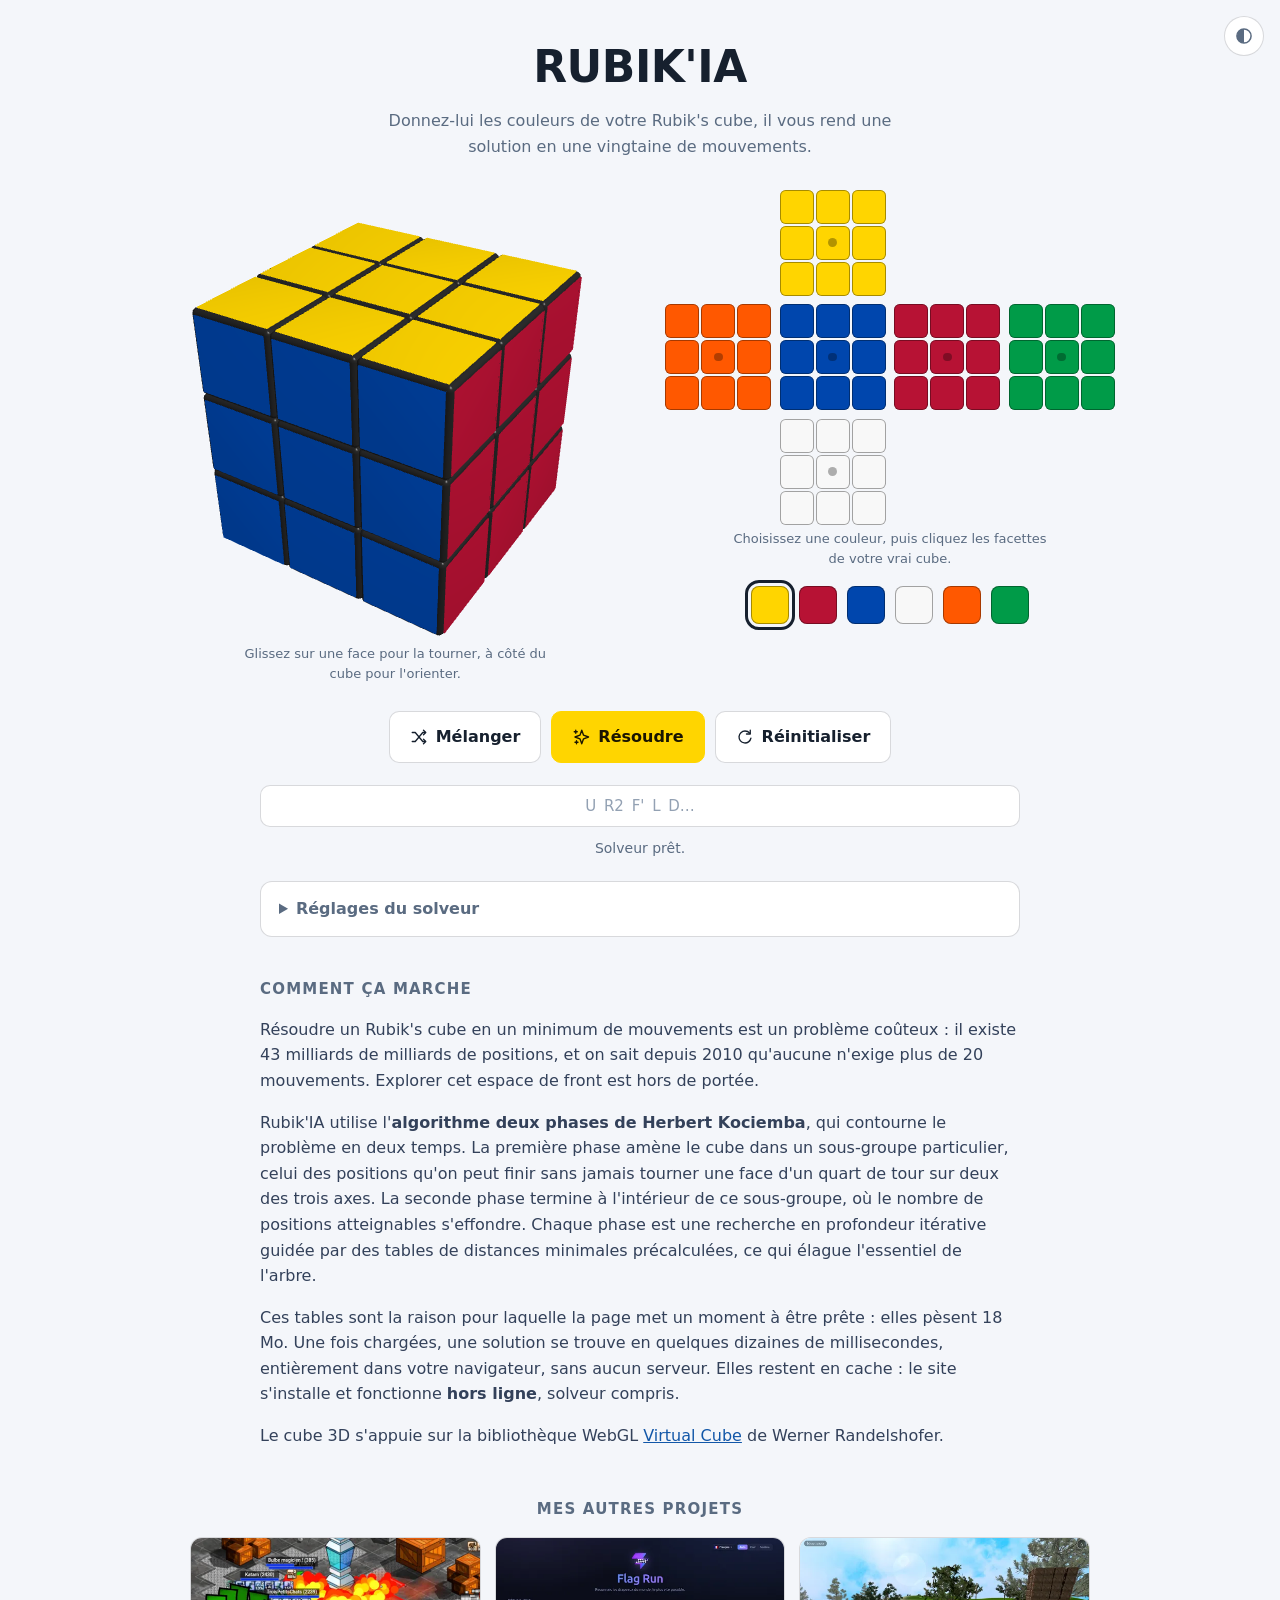
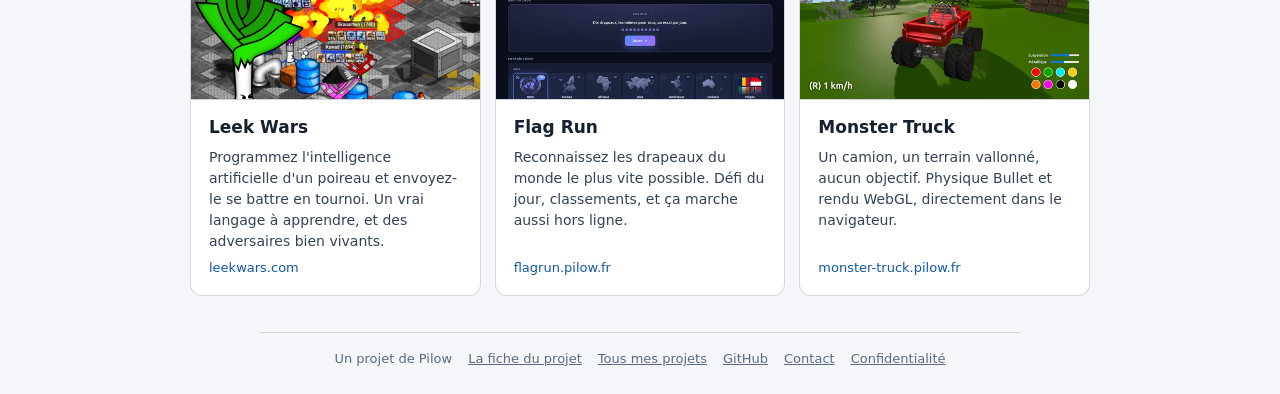
==== commit 9eaa8618: "Lien vers la politique de confidentialité Aucune page du site ny renvoyait, alors quil mesure son au" ====
--- a/index.html
+++ b/index.html
@@ -52,6 +52,8 @@
 	<script src="index.js?v=20260730" type="text/javascript" defer></script>
 	<!-- Statistiques d'audience : Umami auto-hébergé, sans cookie. -->
 	<script defer src="https://umami.pilow.fr/script.js" data-website-id="129d8cb6-f255-4f58-8125-07d37a0fae03"></script>
+	<!-- Remontée des erreurs JavaScript vers errors.pilow.fr -->
+	<script defer src="https://errors.pilow.fr/report.js"></script>
 </head>
 
 <body>
@@ -213,6 +215,7 @@
 	<a href="https://pilow.fr" target="_blank" rel="noopener">Tous mes projets</a>
 	<a href="https://github.com/5pilow" target="_blank" rel="noopener">GitHub</a>
 	<a href="#contact" id="contact-link">Contact</a>
+	<a href="https://pilow.fr/confidentialite" target="_blank" rel="noopener">Confidentialité</a>
 </footer>
 
 <!-- Contact : en dur dans la page (pas rendu en JS) pour figurer tel quel dans le
